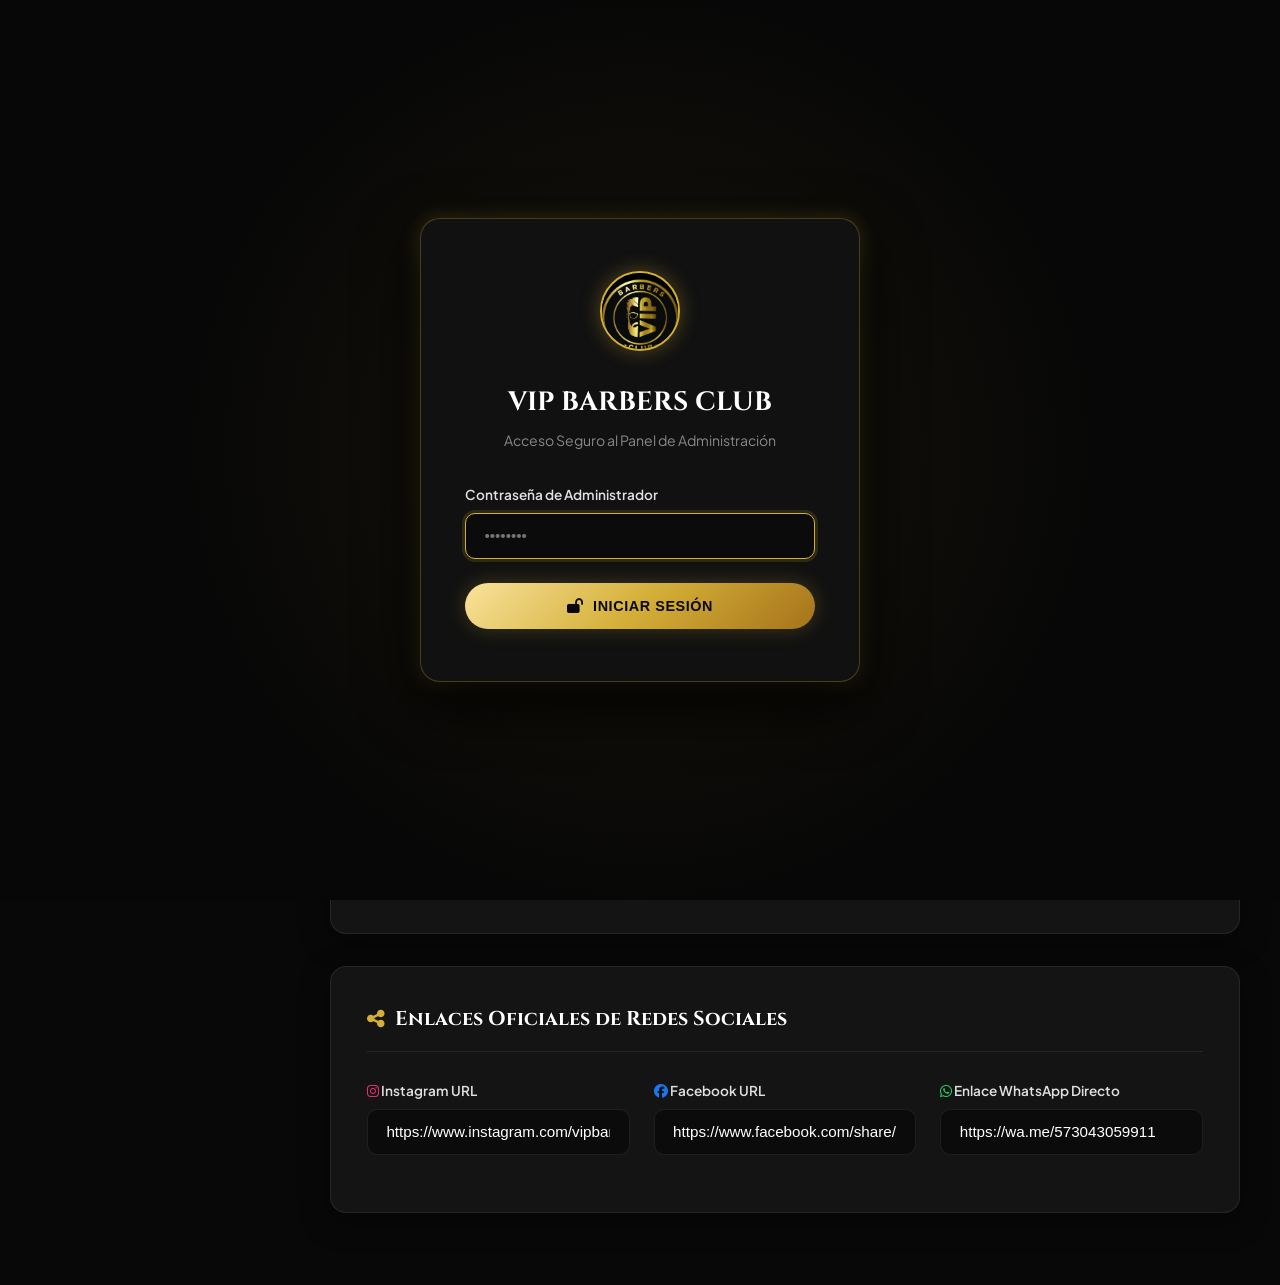
==== admin.html @ 384f0578 "Ocultar panel admin de pie de pagina, implementar seguridad y acceso discreto" ====
<!DOCTYPE html>
<html lang="es">
<head>
    <meta charset="UTF-8">
    <meta name="viewport" content="width=device-width, initial-scale=1.0">
    <meta name="robots" content="noindex, nofollow, noarchive, nosnippet">
    <meta name="googlebot" content="noindex, nofollow, noarchive, nosnippet">
    <meta http-equiv="X-Content-Type-Options" content="nosniff">
    <meta name="referrer" content="same-origin">
    <title>Acceso Seguro | VIP BARBERS CLUB</title>
    
    <!-- Google Fonts -->
    <link rel="preconnect" href="https://fonts.googleapis.com">
    <link rel="preconnect" href="https://fonts.gstatic.com" crossorigin>
    <link href="https://fonts.googleapis.com/css2?family=Cinzel:wght@600;700;800&family=Plus+Jakarta+Sans:wght@300;400;500;600;700;800&display=swap" rel="stylesheet">
    
    <!-- Font Awesome -->
    <link rel="stylesheet" href="https://cdnjs.cloudflare.com/ajax/libs/font-awesome/6.4.0/css/all.min.css">
    
    <link rel="stylesheet" href="admin.css">
</head>
<body>

    <!-- PANTALLA DE INICIO DE SESIÓN -->
    <div class="login-screen" id="loginScreen">
        <div class="login-card">
            <img src="logo-vip.jpg" alt="Logo VIP Barbers Club" class="login-logo">
            <h2>VIP BARBERS CLUB</h2>
            <p>Acceso Seguro al Panel de Administración</p>

            <div class="login-error" id="loginError">
                <i class="fa-solid fa-triangle-exclamation"></i> <span id="loginErrorMsg">Contraseña incorrecta. Por favor intenta de nuevo.</span>
            </div>

            <div class="login-error" id="loginLockout" style="background: rgba(230, 57, 70, 0.25); border-color: #E63946; color: #FFA69E;">
                <i class="fa-solid fa-shield-halved"></i> <strong>Acceso temporalmente bloqueado</strong> por exceso de intentos fallidos. Intenta más tarde.
            </div>

            <form id="loginForm">
                <div class="form-group-admin" style="text-align: left; margin-bottom: 1.5rem;">
                    <label class="form-label-admin">Contraseña de Administrador</label>
                    <input type="password" id="loginPassword" class="form-input-admin" placeholder="••••••••" required autofocus autocomplete="current-password">
                </div>

                <button type="submit" class="btn-admin btn-admin-gold" style="width: 100%; padding: 0.95rem;">
                    <i class="fa-solid fa-lock-open"></i> Iniciar Sesión
                </button>
            </form>
        </div>
    </div>

    <!-- ESTRUCTURA PRINCIPAL DEL DASHBOARD -->
    <div class="admin-layout">
        <!-- BARRA LATERAL -->
        <aside class="admin-sidebar">
            <div class="sidebar-header">
                <img src="logo-vip.jpg" alt="Logo VIP Barbers" class="sidebar-logo-img">
                <div>
                    <div class="sidebar-brand-name">VIP BARBERS</div>
                    <div class="sidebar-brand-badge">Panel de Control</div>
                </div>
            </div>

            <ul class="sidebar-menu">
                <li class="menu-item active">
                    <button data-tab="tab-general">
                        <i class="fa-solid fa-sliders"></i>
                        <span>Información & Contacto</span>
                    </button>
                </li>
                <li class="menu-item">
                    <button data-tab="tab-servicios">
                        <i class="fa-solid fa-scissors"></i>
                        <span>Gestión de Servicios</span>
                    </button>
                </li>
                <li class="menu-item">
                    <button data-tab="tab-medios">
                        <i class="fa-solid fa-photo-film"></i>
                        <span>Galería, Fotos & Videos</span>
                    </button>
                </li>
                <li class="menu-item">
                    <button data-tab="tab-textos">
                        <i class="fa-solid fa-pen-nib"></i>
                        <span>Portada & Filosofía</span>
                    </button>
                </li>
                <li class="menu-item">
                    <button data-tab="tab-ajustes">
                        <i class="fa-solid fa-shield-halved"></i>
                        <span>Seguridad & Respaldo</span>
                    </button>
                </li>
            </ul>

            <div class="sidebar-footer">
                <a href="index.html" target="_blank" class="btn-admin btn-admin-outline" style="width: 100%; font-size: 0.8rem; padding: 0.65rem;">
                    <i class="fa-solid fa-arrow-up-right-from-square"></i> Ver Sitio en Vivo
                </a>
                <button id="btnLogout" class="btn-admin btn-admin-danger" style="width: 100%; font-size: 0.8rem; padding: 0.65rem;">
                    <i class="fa-solid fa-power-off"></i> Cerrar Sesión
                </button>
            </div>
        </aside>

        <!-- ÁREA PRINCIPAL -->
        <main class="admin-main">
            <!-- TOPBAR -->
            <header class="admin-topbar">
                <h1 id="currentTabTitle">Información & Contacto</h1>
                <div class="topbar-actions">
                    <a href="index.html" target="_blank" class="btn-admin btn-admin-outline btn-admin-sm">
                        <i class="fa-solid fa-eye"></i> Previsualizar
                    </a>
                    <button id="btnSaveAll" class="btn-admin btn-admin-gold btn-admin-sm">
                        <i class="fa-solid fa-floppy-disk"></i> Guardar Cambios
                    </button>
                </div>
            </header>

            <div class="admin-content">
                <!-- ======================================================== -->
                <!-- PESTAÑA 1: INFORMACIÓN & CONTACTO -->
                <!-- ======================================================== -->
                <div class="tab-pane active" id="tab-general">
                    <div class="card-admin">
                        <div class="card-admin-header">
                            <h2 class="card-admin-title"><i class="fa-solid fa-building"></i> Datos Comerciales e Institucionales</h2>
                        </div>
                        <div class="form-grid-3">
                            <div class="form-group-admin">
                                <label class="form-label-admin">Razón Social</label>
                                <input type="text" id="bizName" class="form-input-admin">
                            </div>
                            <div class="form-group-admin">
                                <label class="form-label-admin">NIT</label>
                                <input type="text" id="bizNit" class="form-input-admin">
                            </div>
                            <div class="form-group-admin">
                                <label class="form-label-admin">Código Postal</label>
                                <input type="text" id="bizPostal" class="form-input-admin">
                            </div>
                        </div>

                        <div class="form-grid-2">
                            <div class="form-group-admin">
                                <label class="form-label-admin">Teléfono Móvil (WhatsApp de Reservas)</label>
                                <input type="text" id="bizPhone" class="form-input-admin">
                            </div>
                            <div class="form-group-admin">
                                <label class="form-label-admin">Correo Electrónico Oficial</label>
                                <input type="email" id="bizEmail" class="form-input-admin">
                            </div>
                        </div>

                        <div class="form-group-admin">
                            <label class="form-label-admin">Dirección Completa de la Sede</label>
                            <input type="text" id="bizAddress" class="form-input-admin">
                        </div>

                        <div class="form-group-admin">
                            <label class="form-label-admin">Ciudad y Municipio</label>
                            <input type="text" id="bizCity" class="form-input-admin">
                        </div>
                    </div>

                    <div class="card-admin">
                        <div class="card-admin-header">
                            <h2 class="card-admin-title"><i class="fa-solid fa-clock"></i> Horarios de Atención al Público</h2>
                        </div>
                        <div class="form-grid-2">
                            <div class="form-group-admin">
                                <label class="form-label-admin">Lunes a Sábado</label>
                                <input type="text" id="bizHoursWeek" class="form-input-admin">
                            </div>
                            <div class="form-group-admin">
                                <label class="form-label-admin">Domingos y Festivos</label>
                                <input type="text" id="bizHoursWeekend" class="form-input-admin">
                            </div>
                        </div>
                    </div>

                    <div class="card-admin">
                        <div class="card-admin-header">
                            <h2 class="card-admin-title"><i class="fa-solid fa-share-nodes"></i> Enlaces Oficiales de Redes Sociales</h2>
                        </div>
                        <div class="form-grid-3">
                            <div class="form-group-admin">
                                <label class="form-label-admin"><i class="fa-brands fa-instagram" style="color:#E1306C;"></i> Instagram URL</label>
                                <input type="url" id="socInstagram" class="form-input-admin">
                            </div>
                            <div class="form-group-admin">
                                <label class="form-label-admin"><i class="fa-brands fa-facebook" style="color:#1877F2;"></i> Facebook URL</label>
                                <input type="url" id="socFacebook" class="form-input-admin">
                            </div>
                            <div class="form-group-admin">
                                <label class="form-label-admin"><i class="fa-brands fa-whatsapp" style="color:#25D366;"></i> Enlace WhatsApp Directo</label>
                                <input type="url" id="socWhatsapp" class="form-input-admin">
                            </div>
                        </div>
                    </div>
                </div>

                <!-- ======================================================== -->
                <!-- PESTAÑA 2: GESTIÓN DE SERVICIOS -->
                <!-- ======================================================== -->
                <div class="tab-pane" id="tab-servicios">
                    <div class="card-admin">
                        <div class="card-admin-header">
                            <div>
                                <h2 class="card-admin-title"><i class="fa-solid fa-scissors"></i> Catálogo de Servicios y Precios</h2>
                                <p style="font-size: 0.85rem; color: #888; margin-top: 0.25rem;">Agrega, modifica precios o elimina servicios que se muestran a los clientes.</p>
                            </div>
                            <button class="btn-admin btn-admin-gold btn-admin-sm" onclick="openNewServiceModal()">
                                <i class="fa-solid fa-plus"></i> Agregar Servicio
                            </button>
                        </div>

                        <div class="admin-items-grid" id="servicesListContainer">
                            <!-- Los servicios se renderizan dinámicamente -->
                        </div>
                    </div>
                </div>

                <!-- ======================================================== -->
                <!-- PESTAÑA 3: GALERÍA, FOTOS & VIDEOS -->
                <!-- ======================================================== -->
                <div class="tab-pane" id="tab-medios">
                    <div class="card-admin">
                        <div class="card-admin-header">
                            <div>
                                <h2 class="card-admin-title"><i class="fa-solid fa-cloud-arrow-up"></i> Cargar Nuevas Imágenes o Videos</h2>
                                <p style="font-size: 0.85rem; color: #888; margin-top: 0.25rem;">Arrastra y suelta fotos de cortes, clientes o videos de la barbería.</p>
                            </div>
                            <button class="btn-admin btn-admin-outline btn-admin-sm" id="btnAddUrlMedia">
                                <i class="fa-solid fa-link"></i> Agregar por URL o Archivo
                            </button>
                        </div>

                        <!-- Dropzone para subir archivos -->
                        <div class="media-dropzone" id="mediaDropzone">
                            <i class="fa-solid fa-images dropzone-icon"></i>
                            <div class="dropzone-title">Haz clic aquí o arrastra una imagen o video (MP4)</div>
                            <div class="dropzone-desc">Formatos soportados: JPG, PNG, WebP, MP4, WebM</div>
                            <input type="file" id="mediaFileInput" accept="image/*,video/mp4,video/webm" style="display: none;">
                        </div>

                        <div class="card-admin-header" style="margin-top: 3rem;">
                            <h3 class="card-admin-title"><i class="fa-solid fa-grip"></i> Elementos Actuales en la Galería</h3>
                        </div>

                        <div class="admin-items-grid" id="galleryListContainer">
                            <!-- Los elementos multimedia se renderizan dinámicamente -->
                        </div>
                    </div>
                </div>

                <!-- ======================================================== -->
                <!-- PESTAÑA 4: PORTADA & TEXTOS DE MARCA -->
                <!-- ======================================================== -->
                <div class="tab-pane" id="tab-textos">
                    <div class="card-admin">
                        <div class="card-admin-header">
                            <h2 class="card-admin-title"><i class="fa-solid fa-font"></i> Textos Principales de la Portada (Hero)</h2>
                        </div>

                        <div class="form-grid-2">
                            <div class="form-group-admin">
                                <label class="form-label-admin">Etiqueta Superior (Badge)</label>
                                <input type="text" id="heroTag" class="form-input-admin">
                            </div>
                            <div class="form-group-admin">
                                <label class="form-label-admin">Título Principal</label>
                                <input type="text" id="heroTitle" class="form-input-admin">
                            </div>
                        </div>

                        <div class="form-group-admin">
                            <label class="form-label-admin">Eslogan Destacado</label>
                            <input type="text" id="heroAccent" class="form-input-admin">
                        </div>

                        <div class="form-group-admin">
                            <label class="form-label-admin">Palabras y Pensamiento de la Propietaria (Cita)</label>
                            <textarea id="heroQuote" class="form-input-admin" style="min-height: 80px;"></textarea>
                        </div>

                        <div class="form-group-admin">
                            <label class="form-label-admin">Párrafo Descriptivo de la Experiencia</label>
                            <textarea id="heroDesc" class="form-input-admin" style="min-height: 100px;"></textarea>
                        </div>

                        <div class="form-grid-2">
                            <div class="form-group-admin">
                                <label class="form-label-admin">Fondo de Portada (Nombre de archivo o URL)</label>
                                <input type="text" id="heroBgMedia" class="form-input-admin">
                            </div>
                            <div class="form-group-admin">
                                <label class="form-label-admin">Tipo de Fondo</label>
                                <select id="heroBgType" class="form-input-admin">
                                    <option value="image">Imagen de Fondo</option>
                                    <option value="video">Video de Fondo (MP4)</option>
                                </select>
                            </div>
                        </div>
                    </div>
                </div>

                <!-- ======================================================== -->
                <!-- PESTAÑA 5: SEGURIDAD & RESPALDO -->
                <!-- ======================================================== -->
                <div class="tab-pane" id="tab-ajustes">
                    <div class="card-admin">
                        <div class="card-admin-header">
                            <h2 class="card-admin-title"><i class="fa-solid fa-database"></i> Copia de Seguridad y Restauración</h2>
                        </div>
                        <p style="color: #A0A0A0; font-size: 0.95rem; margin-bottom: 1.5rem;">
                            Puedes descargar toda la configuración de la página (textos, precios, servicios e imágenes) en un archivo JSON seguro para respaldar tus datos o transferirlos a otro equipo.
                        </p>
                        <div style="display: flex; flex-wrap: wrap; gap: 1rem;">
                            <button class="btn-admin btn-admin-gold" id="btnExportJson">
                                <i class="fa-solid fa-download"></i> Descargar Respaldo JSON
                            </button>
                            <button class="btn-admin btn-admin-outline" id="btnImportJson">
                                <i class="fa-solid fa-upload"></i> Importar Respaldo JSON
                            </button>
                            <input type="file" id="importJsonFile" accept=".json" style="display: none;">
                            <button class="btn-admin btn-admin-danger" id="btnResetDefaults">
                                <i class="fa-solid fa-rotate-left"></i> Restaurar Valores de Fábrica
                            </button>
                        </div>
                    </div>

                    <div class="card-admin">
                        <div class="card-admin-header">
                            <h2 class="card-admin-title"><i class="fa-solid fa-key"></i> Cambiar Contraseña del Administrador</h2>
                        </div>
                        <form id="formChangePass" style="max-width: 500px;">
                            <div class="form-group-admin">
                                <label class="form-label-admin">Contraseña Actual</label>
                                <input type="password" id="passActual" class="form-input-admin" required>
                            </div>
                            <div class="form-group-admin">
                                <label class="form-label-admin">Nueva Contraseña</label>
                                <input type="password" id="passNueva" class="form-input-admin" required minlength="4">
                            </div>
                            <div class="form-group-admin">
                                <label class="form-label-admin">Confirmar Nueva Contraseña</label>
                                <input type="password" id="passConfirm" class="form-input-admin" required minlength="4">
                            </div>
                            <button type="submit" class="btn-admin btn-admin-gold">
                                <i class="fa-solid fa-check"></i> Actualizar Contraseña
                            </button>
                        </form>
                    </div>
                </div>
            </div>
        </main>
    </div>

    <!-- MODAL PARA AGREGAR / EDITAR SERVICIO -->
    <div class="admin-modal" id="serviceModal">
        <div class="admin-modal-box">
            <div class="admin-modal-header">
                <h3 id="serviceModalTitle">Agregar Servicio</h3>
                <button class="modal-close-admin" onclick="closeServiceModal()">&times;</button>
            </div>
            <form id="serviceForm">
                <input type="hidden" id="serviceEditId">

                <div class="form-group-admin">
                    <label class="form-label-admin">Nombre del Servicio *</label>
                    <input type="text" id="srvTitle" class="form-input-admin" required placeholder="Ej. Corte VIP & Asesoría">
                </div>

                <div class="form-grid-2">
                    <div class="form-group-admin">
                        <label class="form-label-admin">Distintivo / Etiqueta</label>
                        <input type="text" id="srvBadge" class="form-input-admin" placeholder="Ej. Firma VIP, Popular">
                    </div>
                    <div class="form-group-admin">
                        <label class="form-label-admin">Precio Sugerido (Opcional)</label>
                        <input type="text" id="srvPrice" class="form-input-admin" placeholder="Ej. $35.000">
                    </div>
                </div>

                <div class="form-group-admin">
                    <label class="form-label-admin">Descripción Detallada *</label>
                    <textarea id="srvDesc" class="form-input-admin" required placeholder="Explica en qué consiste el servicio..."></textarea>
                </div>

                <div class="form-group-admin">
                    <label class="form-label-admin">Beneficios Incluidos (Uno por línea)</label>
                    <textarea id="srvPerks" class="form-input-admin" placeholder="Lavado capilar&#10;Vapor de ozono&#10;Peinado final"></textarea>
                </div>

                <div style="display: flex; justify-content: flex-end; gap: 1rem; margin-top: 1.5rem;">
                    <button type="button" class="btn-admin btn-admin-outline" onclick="closeServiceModal()">Cancelar</button>
                    <button type="submit" class="btn-admin btn-admin-gold">Guardar Servicio</button>
                </div>
            </form>
        </div>
    </div>

    <!-- Scripts -->
    <script src="admin.js"></script>
</body>
</html>
---- admin.css ----
/* ==========================================================================
   VIP BARBERS CLUB - PANEL DE ADMINISTRACIÓN DE LUJO (NEGRO Y DORADO)
   ========================================================================== */

:root {
    --admin-bg-deep: #080808;
    --admin-bg-sidebar: #0D0D0D;
    --admin-bg-card: #141414;
    --admin-bg-card-hover: #1A1A1A;
    --admin-bg-input: #0B0B0B;
    
    --admin-gold: #D4AF37;
    --admin-gold-light: #F4D068;
    --admin-gold-gradient: linear-gradient(135deg, #F9E29B 0%, #D4AF37 50%, #A6731B 100%);
    --admin-gold-border: rgba(212, 175, 55, 0.28);
    --admin-gold-glow: 0 0 20px rgba(212, 175, 55, 0.25);
    
    --admin-text-white: #FFFFFF;
    --admin-text-body: #CFCFCF;
    --admin-text-muted: #888888;
    
    --admin-danger: #E63946;
    --admin-success: #2A9D8F;
    --admin-border: rgba(255, 255, 255, 0.08);
    
    --font-heading: 'Cinzel', serif;
    --font-body: 'Plus Jakarta Sans', sans-serif;
}

*, *::before, *::after {
    margin: 0;
    padding: 0;
    box-sizing: border-box;
}

body {
    font-family: var(--font-body);
    background-color: var(--admin-bg-deep);
    color: var(--admin-text-body);
    min-height: 100vh;
    line-height: 1.6;
}

/* Pantalla de Inicio de Sesión */
.login-screen {
    position: fixed;
    inset: 0;
    background-color: #070707;
    z-index: 9999;
    display: flex;
    align-items: center;
    justify-content: center;
    padding: 1.5rem;
    background-image: radial-gradient(circle at center, rgba(212, 175, 55, 0.08) 0%, transparent 60%);
}

.login-card {
    background: #111111;
    border: 1px solid var(--admin-gold-border);
    border-radius: 20px;
    padding: 3.25rem 2.75rem;
    width: 100%;
    max-width: 440px;
    text-align: center;
    box-shadow: 0 20px 60px rgba(0, 0, 0, 0.95), var(--admin-gold-glow);
    animation: fadeIn 0.4s ease-out;
}

@keyframes fadeIn {
    from { opacity: 0; transform: translateY(15px); }
    to { opacity: 1; transform: translateY(0); }
}

.login-logo {
    width: 80px;
    height: 80px;
    border-radius: 50%;
    border: 2px solid var(--admin-gold);
    margin: 0 auto 1.5rem;
    box-shadow: 0 0 20px rgba(212, 175, 55, 0.35);
    background: black;
}

.login-card h2 {
    font-family: var(--font-heading);
    font-size: 1.65rem;
    color: white;
    margin-bottom: 0.35rem;
}

.login-card p {
    font-size: 0.88rem;
    color: var(--admin-text-muted);
    margin-bottom: 2rem;
}

.login-error {
    display: none;
    background: rgba(230, 57, 70, 0.15);
    border: 1px solid var(--admin-danger);
    color: #FFA69E;
    padding: 0.65rem;
    border-radius: 8px;
    font-size: 0.85rem;
    margin-bottom: 1.25rem;
}

/* Layout Dashboard */
.admin-layout {
    display: flex;
    min-height: 100vh;
}

/* Sidebar */
.admin-sidebar {
    width: 290px;
    background-color: var(--admin-bg-sidebar);
    border-right: 1px solid var(--admin-gold-border);
    display: flex;
    flex-direction: column;
    flex-shrink: 0;
    position: sticky;
    top: 0;
    height: 100vh;
}

.sidebar-header {
    padding: 2rem 1.75rem;
    border-bottom: 1px solid var(--admin-border);
    display: flex;
    align-items: center;
    gap: 1rem;
}

.sidebar-logo-img {
    width: 44px;
    height: 44px;
    border-radius: 50%;
    border: 1.5px solid var(--admin-gold);
}

.sidebar-brand-name {
    font-family: var(--font-heading);
    font-size: 1.1rem;
    color: white;
    font-weight: 700;
    line-height: 1.1;
}

.sidebar-brand-badge {
    font-size: 0.65rem;
    color: var(--admin-gold);
    text-transform: uppercase;
    letter-spacing: 0.15em;
    font-weight: 700;
}

.sidebar-menu {
    list-style: none;
    padding: 1.5rem 1rem;
    display: flex;
    flex-direction: column;
    gap: 0.5rem;
    flex-grow: 1;
    overflow-y: auto;
}

.menu-item button {
    width: 100%;
    padding: 0.85rem 1.15rem;
    border-radius: 12px;
    background: transparent;
    border: none;
    color: #A0A0A0;
    font-size: 0.95rem;
    font-weight: 600;
    display: flex;
    align-items: center;
    gap: 0.9rem;
    cursor: pointer;
    transition: all 0.2s ease;
    text-align: left;
}

.menu-item button i {
    font-size: 1.1rem;
    width: 22px;
    text-align: center;
    color: var(--admin-gold);
}

.menu-item button:hover {
    background-color: rgba(212, 175, 55, 0.08);
    color: white;
}

.menu-item.active button {
    background: var(--admin-gold-gradient);
    color: #0A0A0A !important;
    font-weight: 700;
    box-shadow: 0 4px 15px rgba(212, 175, 55, 0.3);
}

.menu-item.active button i {
    color: #0A0A0A;
}

.sidebar-footer {
    padding: 1.5rem 1.25rem;
    border-top: 1px solid var(--admin-border);
    display: flex;
    flex-direction: column;
    gap: 0.75rem;
}

/* Contenido Principal */
.admin-main {
    flex-grow: 1;
    display: flex;
    flex-direction: column;
    min-width: 0;
    background-color: var(--admin-bg-deep);
}

.admin-topbar {
    height: 76px;
    padding: 0 2.5rem;
    background-color: rgba(13, 13, 13, 0.85);
    backdrop-filter: blur(10px);
    border-bottom: 1px solid var(--admin-border);
    display: flex;
    align-items: center;
    justify-content: space-between;
    position: sticky;
    top: 0;
    z-index: 100;
}

.admin-topbar h1 {
    font-family: var(--font-heading);
    font-size: 1.45rem;
    color: white;
}

.topbar-actions {
    display: flex;
    align-items: center;
    gap: 1rem;
}

.admin-content {
    padding: 2.5rem;
    flex-grow: 1;
    max-width: 1300px;
    width: 100%;
    margin: 0 auto;
}

/* Pestañas */
.tab-pane {
    display: none;
    animation: fadeIn 0.3s ease-out;
}

.tab-pane.active {
    display: block;
}

/* Tarjetas Dashboard */
.card-admin {
    background-color: var(--admin-bg-card);
    border: 1px solid var(--admin-border);
    border-radius: 16px;
    padding: 2.25rem;
    margin-bottom: 2rem;
    box-shadow: 0 8px 30px rgba(0, 0, 0, 0.4);
}

.card-admin:hover {
    border-color: rgba(212, 175, 55, 0.2);
}

.card-admin-header {
    display: flex;
    justify-content: space-between;
    align-items: center;
    margin-bottom: 1.75rem;
    border-bottom: 1px solid var(--admin-border);
    padding-bottom: 1rem;
}

.card-admin-title {
    font-family: var(--font-heading);
    font-size: 1.25rem;
    color: white;
    display: flex;
    align-items: center;
    gap: 0.65rem;
}

.card-admin-title i {
    color: var(--admin-gold);
}

/* Formularios */
.form-grid-2 {
    display: grid;
    grid-template-columns: 1fr 1fr;
    gap: 1.5rem;
}

.form-grid-3 {
    display: grid;
    grid-template-columns: repeat(3, 1fr);
    gap: 1.5rem;
}

.form-group-admin {
    margin-bottom: 1.35rem;
}

.form-label-admin {
    display: block;
    font-size: 0.85rem;
    font-weight: 600;
    color: #E0E0E0;
    margin-bottom: 0.45rem;
}

.form-input-admin {
    width: 100%;
    padding: 0.85rem 1.15rem;
    background-color: var(--admin-bg-input);
    border: 1.5px solid var(--admin-border);
    border-radius: 10px;
    color: white;
    font-size: 0.95rem;
    transition: all 0.2s ease;
}

.form-input-admin:focus {
    outline: none;
    border-color: var(--admin-gold);
    box-shadow: 0 0 0 3px rgba(212, 175, 55, 0.15);
}

textarea.form-input-admin {
    resize: vertical;
    min-height: 100px;
}

/* Botones Admin */
.btn-admin {
    display: inline-flex;
    align-items: center;
    justify-content: center;
    gap: 0.6rem;
    padding: 0.75rem 1.5rem;
    border-radius: 9999px;
    font-weight: 700;
    font-size: 0.9rem;
    cursor: pointer;
    border: none;
    transition: all 0.2s ease;
    text-transform: uppercase;
    letter-spacing: 0.04em;
}

.btn-admin-gold {
    background: var(--admin-gold-gradient);
    color: #080808;
    box-shadow: var(--admin-gold-glow);
}

.btn-admin-gold:hover {
    filter: brightness(1.1);
    transform: translateY(-2px);
    box-shadow: 0 6px 25px rgba(212, 175, 55, 0.45);
}

.btn-admin-outline {
    background: transparent;
    border: 1.5px solid var(--admin-gold-border);
    color: var(--admin-gold-light);
}

.btn-admin-outline:hover {
    background: rgba(212, 175, 55, 0.12);
    border-color: var(--admin-gold);
}

.btn-admin-danger {
    background: rgba(230, 57, 70, 0.15);
    border: 1px solid var(--admin-danger);
    color: #FFA69E;
}

.btn-admin-danger:hover {
    background: var(--admin-danger);
    color: white;
}

.btn-admin-sm {
    padding: 0.45rem 1rem;
    font-size: 0.8rem;
}

/* Dropzones y Carga de Medios */
.media-dropzone {
    border: 2px dashed var(--admin-gold-border);
    border-radius: 16px;
    padding: 2.5rem 1.5rem;
    text-align: center;
    background: rgba(212, 175, 55, 0.02);
    cursor: pointer;
    transition: all 0.25s ease;
    margin-bottom: 1.5rem;
}

.media-dropzone:hover,
.media-dropzone.dragover {
    border-color: var(--admin-gold);
    background: rgba(212, 175, 55, 0.07);
}

.dropzone-icon {
    font-size: 2.5rem;
    color: var(--admin-gold);
    margin-bottom: 0.75rem;
}

.dropzone-title {
    font-weight: 700;
    color: white;
    margin-bottom: 0.25rem;
}

.dropzone-desc {
    font-size: 0.825rem;
    color: var(--admin-text-muted);
}

/* Grilla de Medios y Servicios */
.admin-items-grid {
    display: grid;
    grid-template-columns: repeat(auto-fill, minmax(290px, 1fr));
    gap: 1.5rem;
}

.admin-item-card {
    background: var(--admin-bg-input);
    border: 1px solid var(--admin-border);
    border-radius: 14px;
    overflow: hidden;
    display: flex;
    flex-direction: column;
    position: relative;
    transition: all 0.2s ease;
}

.admin-item-card:hover {
    border-color: var(--admin-gold-border);
    transform: translateY(-4px);
    box-shadow: 0 10px 25px rgba(0, 0, 0, 0.7);
}

.item-thumb-container {
    position: relative;
    height: 180px;
    background: #000;
    overflow: hidden;
}

.item-thumb-container img,
.item-thumb-container video {
    width: 100%;
    height: 100%;
    object-fit: cover;
}

.item-type-badge {
    position: absolute;
    top: 0.75rem;
    left: 0.75rem;
    background: rgba(0, 0, 0, 0.8);
    border: 1px solid var(--admin-gold);
    color: var(--admin-gold-light);
    font-size: 0.7rem;
    padding: 0.2rem 0.65rem;
    border-radius: 9999px;
    font-weight: 700;
    text-transform: uppercase;
}

.item-card-body {
    padding: 1.25rem;
    flex-grow: 1;
    display: flex;
    flex-direction: column;
}

.item-card-title {
    font-family: var(--font-heading);
    font-size: 1.05rem;
    color: white;
    margin-bottom: 0.4rem;
}

.item-card-desc {
    font-size: 0.85rem;
    color: #999;
    line-height: 1.5;
    flex-grow: 1;
    margin-bottom: 1rem;
}

.item-card-footer {
    display: flex;
    justify-content: space-between;
    align-items: center;
    padding-top: 0.75rem;
    border-top: 1px solid var(--admin-border);
}

/* Modales Admin */
.admin-modal {
    display: none;
    position: fixed;
    inset: 0;
    background: rgba(0, 0, 0, 0.85);
    backdrop-filter: blur(6px);
    z-index: 10000;
    padding: 2rem 1rem;
    align-items: center;
    justify-content: center;
}

.admin-modal.active {
    display: flex;
}

.admin-modal-box {
    background: #141414;
    border: 1px solid var(--admin-gold-border);
    border-radius: 20px;
    width: 100%;
    max-width: 600px;
    max-height: 90vh;
    overflow-y: auto;
    padding: 2.25rem;
    box-shadow: 0 25px 60px rgba(0, 0, 0, 0.95), var(--admin-gold-glow);
    animation: fadeIn 0.3s ease-out;
}

.admin-modal-header {
    display: flex;
    justify-content: space-between;
    align-items: center;
    margin-bottom: 1.5rem;
    border-bottom: 1px solid var(--admin-border);
    padding-bottom: 1rem;
}

.admin-modal-header h3 {
    font-family: var(--font-heading);
    font-size: 1.35rem;
    color: white;
}

.modal-close-admin {
    background: transparent;
    border: none;
    font-size: 1.8rem;
    color: #888;
    cursor: pointer;
    line-height: 1;
}

.modal-close-admin:hover {
    color: white;
}

/* Toast de Notificaciones */
.toast-notification {
    position: fixed;
    bottom: 2rem;
    right: 2rem;
    background: #181818;
    border: 1px solid var(--admin-gold);
    color: white;
    padding: 1rem 1.5rem;
    border-radius: 12px;
    box-shadow: 0 10px 30px rgba(0, 0, 0, 0.9), var(--admin-gold-glow);
    z-index: 11000;
    display: flex;
    align-items: center;
    gap: 0.85rem;
    transform: translateY(100px);
    opacity: 0;
    transition: all 0.35s cubic-bezier(0.16, 1, 0.3, 1);
}

.toast-notification.show {
    transform: translateY(0);
    opacity: 1;
}

.toast-notification i {
    font-size: 1.35rem;
    color: var(--admin-gold-light);
}

@media (max-width: 900px) {
    .admin-layout {
        flex-direction: column;
    }
    .admin-sidebar {
        width: 100%;
        height: auto;
        position: static;
    }
    .form-grid-2, .form-grid-3 {
        grid-template-columns: 1fr;
    }
    .admin-content {
        padding: 1.5rem;
    }
    .admin-topbar {
        padding: 0 1.5rem;
    }
}
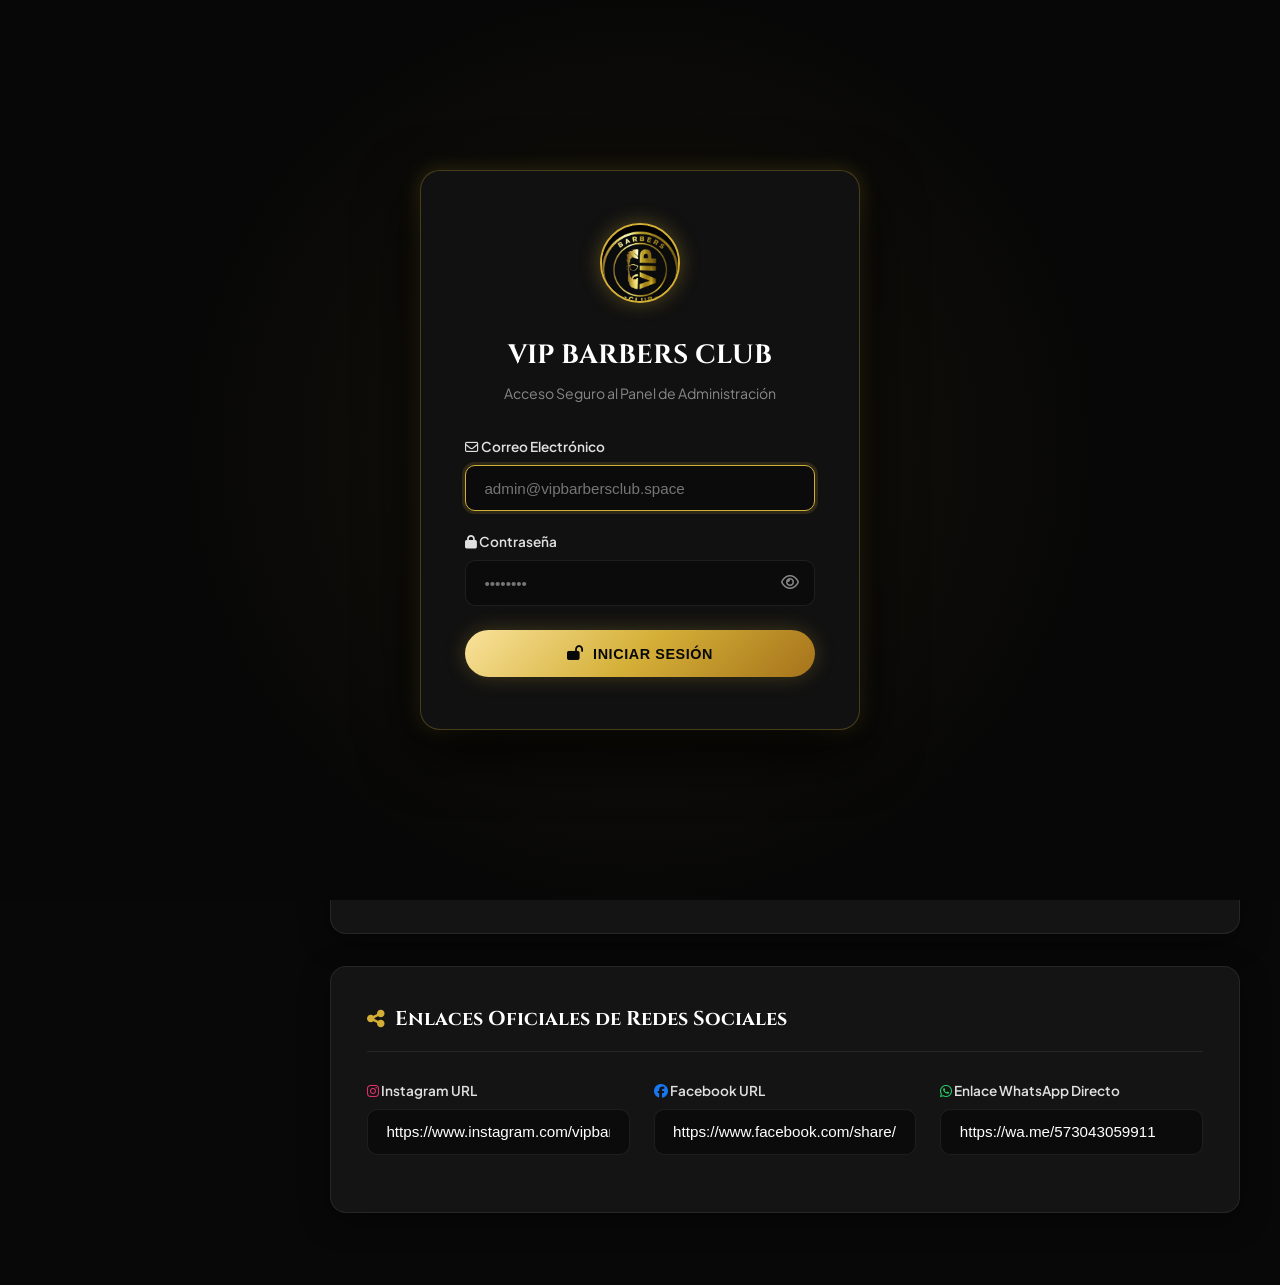
==== commit b36ada32: "Implementar autenticacion segura con correo y contrasena cifrada SHA-256" ====
--- a/admin.html
+++ b/admin.html
@@ -29,7 +29,7 @@
             <p>Acceso Seguro al Panel de Administración</p>
 
             <div class="login-error" id="loginError">
-                <i class="fa-solid fa-triangle-exclamation"></i> <span id="loginErrorMsg">Contraseña incorrecta. Por favor intenta de nuevo.</span>
+                <i class="fa-solid fa-triangle-exclamation"></i> <span id="loginErrorMsg">Correo o contraseña incorrectos.</span>
             </div>
 
             <div class="login-error" id="loginLockout" style="background: rgba(230, 57, 70, 0.25); border-color: #E63946; color: #FFA69E;">
@@ -37,9 +37,19 @@
             </div>
 
             <form id="loginForm">
+                <div class="form-group-admin" style="text-align: left; margin-bottom: 1.25rem;">
+                    <label class="form-label-admin"><i class="fa-regular fa-envelope"></i> Correo Electrónico</label>
+                    <input type="email" id="loginEmail" class="form-input-admin" placeholder="admin@vipbarbersclub.space" required autofocus autocomplete="username">
+                </div>
+
                 <div class="form-group-admin" style="text-align: left; margin-bottom: 1.5rem;">
-                    <label class="form-label-admin">Contraseña de Administrador</label>
-                    <input type="password" id="loginPassword" class="form-input-admin" placeholder="••••••••" required autofocus autocomplete="current-password">
+                    <label class="form-label-admin"><i class="fa-solid fa-lock"></i> Contraseña</label>
+                    <div style="position: relative;">
+                        <input type="password" id="loginPassword" class="form-input-admin" placeholder="••••••••" required autocomplete="current-password" style="padding-right: 2.75rem;">
+                        <button type="button" id="togglePasswordVisibility" style="position: absolute; right: 12px; top: 50%; transform: translateY(-50%); background: none; border: none; color: #888; cursor: pointer; font-size: 1rem; padding: 4px;" aria-label="Mostrar u ocultar contraseña">
+                            <i class="fa-regular fa-eye"></i>
+                        </button>
+                    </div>
                 </div>
 
                 <button type="submit" class="btn-admin btn-admin-gold" style="width: 100%; padding: 0.95rem;">
@@ -139,7 +149,7 @@
                             </div>
                             <div class="form-group-admin">
                                 <label class="form-label-admin">Código Postal</label>
-                                <input type="text" id="bizPostal" class="form-input-admin">
+                                <input type="text" id="bizPostal" class="form-input-admin" placeholder="050031">
                             </div>
                         </div>
 
@@ -334,23 +344,27 @@
 
                     <div class="card-admin">
                         <div class="card-admin-header">
-                            <h2 class="card-admin-title"><i class="fa-solid fa-key"></i> Cambiar Contraseña del Administrador</h2>
+                            <h2 class="card-admin-title"><i class="fa-solid fa-key"></i> Cambiar Credenciales de Acceso (Correo y Contraseña)</h2>
                         </div>
                         <form id="formChangePass" style="max-width: 500px;">
                             <div class="form-group-admin">
-                                <label class="form-label-admin">Contraseña Actual</label>
+                                <label class="form-label-admin">Nuevo Correo de Acceso (Opcional)</label>
+                                <input type="email" id="emailNuevo" class="form-input-admin" placeholder="admin@vipbarbersclub.space">
+                            </div>
+                            <div class="form-group-admin">
+                                <label class="form-label-admin">Contraseña Actual * (Requerida para confirmar cambios)</label>
                                 <input type="password" id="passActual" class="form-input-admin" required>
                             </div>
                             <div class="form-group-admin">
-                                <label class="form-label-admin">Nueva Contraseña</label>
-                                <input type="password" id="passNueva" class="form-input-admin" required minlength="4">
+                                <label class="form-label-admin">Nueva Contraseña (Opcional si solo cambias correo)</label>
+                                <input type="password" id="passNueva" class="form-input-admin" minlength="6" placeholder="Mínimo 6 caracteres">
                             </div>
                             <div class="form-group-admin">
                                 <label class="form-label-admin">Confirmar Nueva Contraseña</label>
-                                <input type="password" id="passConfirm" class="form-input-admin" required minlength="4">
+                                <input type="password" id="passConfirm" class="form-input-admin" minlength="6" placeholder="Repite la nueva contraseña">
                             </div>
                             <button type="submit" class="btn-admin btn-admin-gold">
-                                <i class="fa-solid fa-check"></i> Actualizar Contraseña
+                                <i class="fa-solid fa-check"></i> Actualizar Credenciales
                             </button>
                         </form>
                     </div>
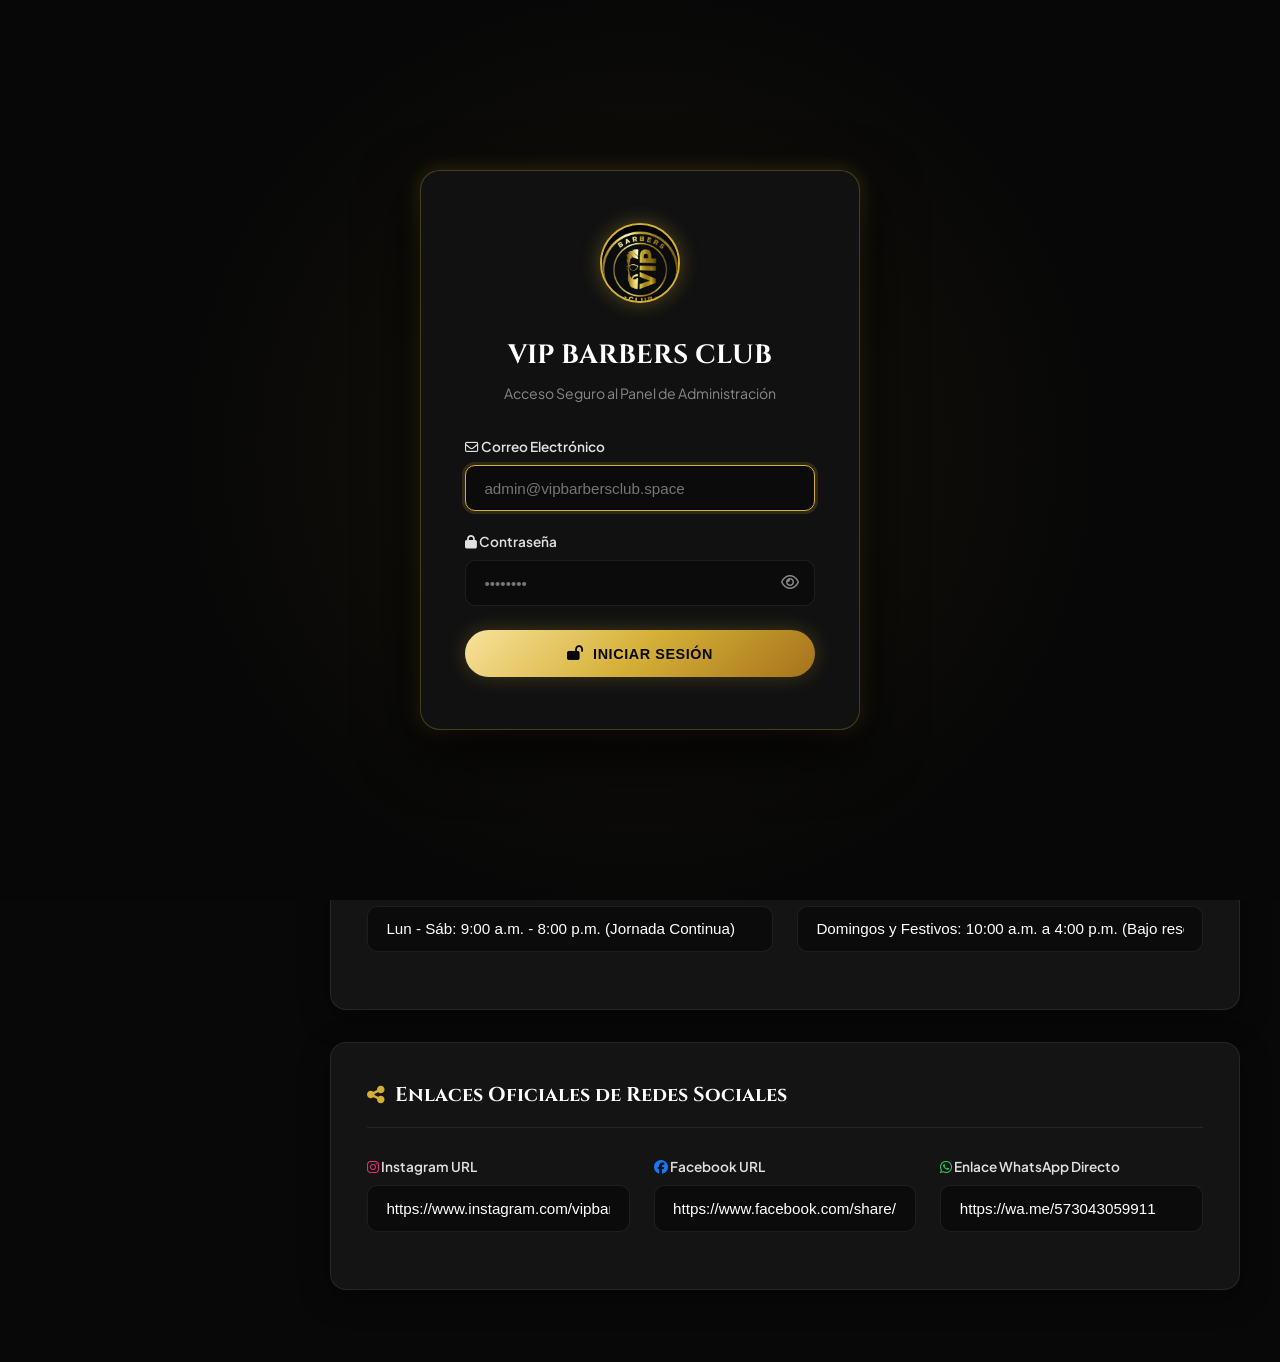
==== commit 2451563c: "Permitir quitar o editar libremente la razon social y cualquier campo legal o del pie de pagina sin " ====
--- a/admin.html
+++ b/admin.html
@@ -1,5 +1,5 @@
 <!DOCTYPE html>
-<html lang="es">
+<html lang="es" data-theme="gold-classic">
 <head>
     <meta charset="UTF-8">
     <meta name="viewport" content="width=device-width, initial-scale=1.0">
@@ -79,6 +79,12 @@
                     </button>
                 </li>
                 <li class="menu-item">
+                    <button data-tab="tab-botones">
+                        <i class="fa-solid fa-arrow-pointer"></i>
+                        <span>Direccionamiento de Botones</span>
+                    </button>
+                </li>
+                <li class="menu-item">
                     <button data-tab="tab-servicios">
                         <i class="fa-solid fa-scissors"></i>
                         <span>Gestión de Servicios</span>
@@ -92,8 +98,20 @@
                 </li>
                 <li class="menu-item">
                     <button data-tab="tab-textos">
-                        <i class="fa-solid fa-pen-nib"></i>
-                        <span>Portada & Filosofía</span>
+                        <i class="fa-solid fa-image"></i>
+                        <span>Portada & Banner</span>
+                    </button>
+                </li>
+                <li class="menu-item">
+                    <button data-tab="tab-temas">
+                        <i class="fa-solid fa-palette"></i>
+                        <span>Temas de Marca</span>
+                    </button>
+                </li>
+                <li class="menu-item">
+                    <button data-tab="tab-footer">
+                        <i class="fa-solid fa-scale-balanced"></i>
+                        <span>Pie de Página & Legal</span>
                     </button>
                 </li>
                 <li class="menu-item">
@@ -141,7 +159,8 @@
                         <div class="form-grid-3">
                             <div class="form-group-admin">
                                 <label class="form-label-admin">Razón Social</label>
-                                <input type="text" id="bizName" class="form-input-admin">
+                                <input type="text" id="bizName" class="form-input-admin" placeholder="Ej: Vip Barbers Club (o deja vacío para quitarla)">
+                                <span class="form-help-admin">Puedes cambiarla o dejarla en blanco si deseas quitar la razón social de la página.</span>
                             </div>
                             <div class="form-group-admin">
                                 <label class="form-label-admin">NIT</label>
@@ -153,7 +172,7 @@
                             </div>
                         </div>
 
-                        <div class="form-grid-2">
+                        <div class="form-grid-3">
                             <div class="form-group-admin">
                                 <label class="form-label-admin">Teléfono Móvil (WhatsApp de Reservas)</label>
                                 <input type="text" id="bizPhone" class="form-input-admin">
@@ -161,6 +180,10 @@
                             <div class="form-group-admin">
                                 <label class="form-label-admin">Correo Electrónico Oficial</label>
                                 <input type="email" id="bizEmail" class="form-input-admin">
+                            </div>
+                            <div class="form-group-admin">
+                                <label class="form-label-admin">Dominio / Portal Web Oficial</label>
+                                <input type="text" id="bizWebsite" class="form-input-admin" placeholder="vipbarbersclub.space">
                             </div>
                         </div>
 
@@ -209,6 +232,118 @@
                                 <input type="url" id="socWhatsapp" class="form-input-admin">
                             </div>
                         </div>
+                    </div>
+                </div>
+
+                <!-- ======================================================== -->
+                <!-- PESTAÑA: DIRECCIONAMIENTO DE BOTONES -->
+                <!-- ======================================================== -->
+                <div class="tab-pane" id="tab-botones">
+                    <div class="card-admin">
+                        <div class="card-admin-header">
+                            <div>
+                                <h2 class="card-admin-title"><i class="fa-solid fa-arrow-pointer"></i> Control de Enlaces y Botones de la Página</h2>
+                                <p style="font-size: 0.85rem; color: #888; margin-top: 0.25rem;">
+                                    Tú decides a dónde redirige cada botón. Puedes colocar enlaces de <strong>WhatsApp (wa.link)</strong>, plataformas de agendamiento externas (como <strong>Fresha</strong> o <strong>Calendly</strong>), o el ancla <code>#contacto</code> para que deslice al formulario del sitio.
+                                </p>
+                            </div>
+                        </div>
+
+                        <!-- 1. Botón Reservar Cita (Navbar y Menú Móvil) -->
+                        <div style="background: rgba(255,255,255,0.03); border: 1px solid var(--admin-gold-border); border-radius: 12px; padding: 1.5rem; margin-bottom: 1.5rem;">
+                            <h3 style="font-size: 1.05rem; color: var(--admin-gold); margin-bottom: 0.5rem; display: flex; align-items: center; gap: 0.5rem;">
+                                <i class="fa-solid fa-compass"></i> Botón "Reservar Cita" (Barra de Navegación & Menú Móvil)
+                            </h3>
+                            <p style="font-size: 0.82rem; color: #999; margin-bottom: 1rem;">
+                                Este es el botón dorado que aparece en la parte superior derecha de la web y en el menú móvil.
+                            </p>
+                            <div class="form-grid-2">
+                                <div class="form-group-admin">
+                                    <label class="form-label-admin">Texto del Botón</label>
+                                    <input type="text" id="btnNavReserveText" class="form-input-admin" placeholder="Reservar Cita">
+                                </div>
+                                <div class="form-group-admin">
+                                    <label class="form-label-admin">Enlace de Destino (URL externa o #contacto)</label>
+                                    <input type="text" id="btnNavReserveUrl" class="form-input-admin" placeholder="https://wa.link/ejemplo o #contacto">
+                                </div>
+                            </div>
+                        </div>
+
+                        <!-- 2. Botones del Hero (Portada Principal) -->
+                        <div style="background: rgba(255,255,255,0.03); border: 1px solid var(--admin-gold-border); border-radius: 12px; padding: 1.5rem; margin-bottom: 1.5rem;">
+                            <h3 style="font-size: 1.05rem; color: var(--admin-gold); margin-bottom: 0.5rem; display: flex; align-items: center; gap: 0.5rem;">
+                                <i class="fa-solid fa-star"></i> Botones de Portada (Hero Principal)
+                            </h3>
+                            <p style="font-size: 0.82rem; color: #999; margin-bottom: 1rem;">
+                                Los dos botones destacados que ve el cliente apenas entra a la página web.
+                            </p>
+                            <div class="form-grid-2">
+                                <div class="form-group-admin">
+                                    <label class="form-label-admin">Texto Botón Principal (Dorado)</label>
+                                    <input type="text" id="btnHeroPrimaryText" class="form-input-admin" placeholder="Agendar Mi Cita VIP">
+                                </div>
+                                <div class="form-group-admin">
+                                    <label class="form-label-admin">Enlace Destino Botón Principal</label>
+                                    <input type="text" id="btnHeroPrimaryUrl" class="form-input-admin" placeholder="https://wa.link/ejemplo o #contacto">
+                                </div>
+                            </div>
+                            <div class="form-grid-2" style="margin-top: 1rem;">
+                                <div class="form-group-admin">
+                                    <label class="form-label-admin">Texto Botón Secundario (Borde Dorado)</label>
+                                    <input type="text" id="btnHeroSecondaryText" class="form-input-admin" placeholder="Ver Catálogo">
+                                </div>
+                                <div class="form-group-admin">
+                                    <label class="form-label-admin">Enlace Destino Botón Secundario</label>
+                                    <input type="text" id="btnHeroSecondaryUrl" class="form-input-admin" placeholder="#servicios o https://...">
+                                </div>
+                            </div>
+                        </div>
+
+                        <!-- 3. Botón Flotante de WhatsApp (wa.link) -->
+                        <div style="background: rgba(37, 211, 102, 0.06); border: 1px solid rgba(37, 211, 102, 0.4); border-radius: 12px; padding: 1.5rem; margin-bottom: 1.5rem;">
+                            <h3 style="font-size: 1.05rem; color: #25D366; margin-bottom: 0.5rem; display: flex; align-items: center; gap: 0.5rem;">
+                                <i class="fa-brands fa-whatsapp"></i> Botón Flotante de WhatsApp & Pie de Página (wa.link)
+                            </h3>
+                            <p style="font-size: 0.82rem; color: #BBB; margin-bottom: 1rem;">
+                                Pega aquí tu <strong>wa.link</strong> directo o enlace de WhatsApp personalizado. Este enlace controlará el botón verde flotante y los accesos rápidos a WhatsApp.
+                            </p>
+                            <div class="form-group-admin">
+                                <label class="form-label-admin">Enlace de WhatsApp / wa.link</label>
+                                <input type="url" id="btnWhatsappFloatUrl" class="form-input-admin" placeholder="https://wa.link/tu-enlace o https://wa.me/573043059911?text=...">
+                            </div>
+                        </div>
+
+                        <!-- 4. Botones de Rituales y Servicios -->
+                        <div style="background: rgba(255,255,255,0.03); border: 1px solid var(--admin-gold-border); border-radius: 12px; padding: 1.5rem; margin-bottom: 1.5rem;">
+                            <h3 style="font-size: 1.05rem; color: var(--admin-gold); margin-bottom: 0.5rem; display: flex; align-items: center; gap: 0.5rem;">
+                                <i class="fa-solid fa-scissors"></i> Botones de Rituales y Servicios del Catálogo
+                            </h3>
+                            <p style="font-size: 0.82rem; color: #999; margin-bottom: 1rem;">
+                                Define a dónde van los botones "Reservar Este Ritual" y los botones dentro de cada tarjeta de servicio.
+                            </p>
+                            <div class="form-grid-2">
+                                <div class="form-group-admin">
+                                    <label class="form-label-admin">Destino Botón "Reservar Este Ritual" (Sección Barba & Spa)</label>
+                                    <input type="text" id="btnRitualReserveUrl" class="form-input-admin" placeholder="https://wa.link/ejemplo o #contacto">
+                                </div>
+                                <div class="form-group-admin">
+                                    <label class="form-label-admin">Destino para Botones "Reservar Servicio" (Catálogo)</label>
+                                    <input type="text" id="btnServicesReserveUrl" class="form-input-admin" placeholder="Dejar vacío para WhatsApp automático o poner link">
+                                </div>
+                            </div>
+                        </div>
+
+                        <!-- 5. Botón "¿Cómo llegar?" (Google Maps) -->
+                        <div style="background: rgba(255,255,255,0.03); border: 1px solid var(--admin-gold-border); border-radius: 12px; padding: 1.5rem;">
+                            <h3 style="font-size: 1.05rem; color: var(--admin-gold); margin-bottom: 0.5rem; display: flex; align-items: center; gap: 0.5rem;">
+                                <i class="fa-solid fa-location-dot"></i> Botón "¿Cómo llegar? Abrir ruta en Google Maps"
+                            </h3>
+                            <div class="form-group-admin">
+                                <label class="form-label-admin">Enlace GPS (Google Maps o Waze)</label>
+                                <input type="url" id="btnMapsDirectionUrl" class="form-input-admin" placeholder="https://www.google.com/maps/dir/?api=1&destination=...">
+                            </div>
+                        </div>
+
                     </div>
                 </div>
 
@@ -267,51 +402,367 @@
                 </div>
 
                 <!-- ======================================================== -->
-                <!-- PESTAÑA 4: PORTADA & TEXTOS DE MARCA -->
+                <!-- PESTAÑA 4: PORTADA & BANNER PRINCIPAL -->
                 <!-- ======================================================== -->
                 <div class="tab-pane" id="tab-textos">
-                    <div class="card-admin">
-                        <div class="card-admin-header">
-                            <h2 class="card-admin-title"><i class="fa-solid fa-font"></i> Textos Principales de la Portada (Hero)</h2>
-                        </div>
-
-                        <div class="form-grid-2">
-                            <div class="form-group-admin">
-                                <label class="form-label-admin">Etiqueta Superior (Badge)</label>
-                                <input type="text" id="heroTag" class="form-input-admin">
-                            </div>
-                            <div class="form-group-admin">
-                                <label class="form-label-admin">Título Principal</label>
-                                <input type="text" id="heroTitle" class="form-input-admin">
-                            </div>
-                        </div>
-
-                        <div class="form-group-admin">
-                            <label class="form-label-admin">Eslogan Destacado</label>
-                            <input type="text" id="heroAccent" class="form-input-admin">
-                        </div>
-
-                        <div class="form-group-admin">
-                            <label class="form-label-admin">Palabras y Pensamiento de la Propietaria (Cita)</label>
-                            <textarea id="heroQuote" class="form-input-admin" style="min-height: 80px;"></textarea>
-                        </div>
-
-                        <div class="form-group-admin">
-                            <label class="form-label-admin">Párrafo Descriptivo de la Experiencia</label>
-                            <textarea id="heroDesc" class="form-input-admin" style="min-height: 100px;"></textarea>
-                        </div>
-
-                        <div class="form-grid-2">
-                            <div class="form-group-admin">
-                                <label class="form-label-admin">Fondo de Portada (Nombre de archivo o URL)</label>
-                                <input type="text" id="heroBgMedia" class="form-input-admin">
-                            </div>
-                            <div class="form-group-admin">
-                                <label class="form-label-admin">Tipo de Fondo</label>
+                    <!-- 1. PREVISUALIZADOR DEL BANNER EN VIVO -->
+                    <div class="card-admin">
+                        <div class="card-admin-header">
+                            <div>
+                                <h2 class="card-admin-title"><i class="fa-solid fa-image"></i> Previsualización en Vivo de la Portada</h2>
+                                <p style="font-size: 0.85rem; color: #888; margin-top: 0.25rem;">Así verán tus clientes el banner de bienvenida según lo configures.</p>
+                            </div>
+                        </div>
+                        <div class="hero-live-preview-box" id="heroLivePreview">
+                            <div class="hero-preview-bg-layer" id="heroPreviewBgLayer">
+                                <img src="hero-vip-barbershop.jpg" id="heroPreviewImg" alt="Vista previa banner">
+                                <div class="hero-preview-overlay" id="heroPreviewOverlay"></div>
+                            </div>
+                            <div class="hero-preview-content">
+                                <span class="hero-preview-tag" id="prevHeroTag"><i class="fa-solid fa-gem"></i> Cuidado Masculino Premium · Av. Nutibara</span>
+                                <h2 class="hero-preview-title" id="prevHeroTitle">VIP BARBERS CLUB</h2>
+                                <p class="hero-preview-quote" id="prevHeroQuote">«Más que un corte, una experiencia»</p>
+                                <p class="hero-preview-desc" id="prevHeroDesc">Encontramos el estilo que mejor se adapta a tu rostro, cabello y personalidad...</p>
+                                <div class="hero-preview-buttons">
+                                    <span class="btn-preview-gold">Agendar Mi Cita VIP</span>
+                                    <span class="btn-preview-outline">Ver Catálogo</span>
+                                </div>
+                            </div>
+                        </div>
+                    </div>
+
+                    <!-- 2. CAMBIAR FONDO DEL BANNER: SUBIR IMAGEN O ELEGIR PREDISEÑADA -->
+                    <div class="card-admin">
+                        <div class="card-admin-header">
+                            <div>
+                                <h2 class="card-admin-title"><i class="fa-solid fa-sliders"></i> Cambiar Fondo del Banner (Imagen o Video)</h2>
+                                <p style="font-size: 0.85rem; color: #888; margin-top: 0.25rem;">Elige una de las imágenes exclusivas de la marca, sube tu propia foto o pega una URL.</p>
+                            </div>
+                        </div>
+
+                        <!-- Galería de Banners Prediseñados VIP y Fotos del Administrador -->
+                        <div style="display: flex; justify-content: space-between; align-items: center; flex-wrap: wrap; gap: 0.75rem; margin-bottom: 0.85rem;">
+                            <label class="form-label-admin" style="margin: 0;">
+                                <i class="fa-solid fa-wand-magic-sparkles" style="color: var(--admin-gold);"></i> Banners Disponibles (Haz clic para activar o usa el cesto <i class="fa-solid fa-trash-can" style="color:#e63946;"></i> para eliminar a placer):
+                            </label>
+                            <div style="display: flex; gap: 0.5rem; flex-wrap: wrap;">
+                                <button type="button" id="btnResetBanners" class="btn-admin btn-admin-outline" style="font-size: 0.78rem; padding: 0.35rem 0.75rem; border-color: rgba(212,175,55,0.4); color: var(--admin-gold); cursor: pointer;">
+                                    <i class="fa-solid fa-rotate-left"></i> Restaurar Fotos Prediseñadas
+                                </button>
+                                <button type="button" id="btnClearHeroBg" class="btn-admin btn-admin-danger" style="font-size: 0.78rem; padding: 0.35rem 0.75rem; background: rgba(220,53,69,0.15); border-color: rgba(220,53,69,0.4); color: #ff6b6b; cursor: pointer;">
+                                    <i class="fa-solid fa-trash-can"></i> Quitar Fondo Actual
+                                </button>
+                            </div>
+                        </div>
+                        <div class="preset-banners-grid" id="presetBannersGrid">
+                            <!-- Se renderiza dinámicamente con admin.js (soporta eliminar y agregar) -->
+                        </div>
+
+                        <!-- Subir Archivo Propio desde Celular o PC -->
+                        <div style="background: rgba(255,255,255,0.03); border: 1.5px dashed var(--admin-gold-border); border-radius: 12px; padding: 1.5rem; margin-top: 1.5rem;">
+                            <h4 style="color: var(--admin-gold); font-size: 0.95rem; margin-bottom: 0.5rem; display: flex; align-items: center; gap: 0.5rem;">
+                                <i class="fa-solid fa-cloud-arrow-up"></i> ¿Deseas subir una foto propia desde tu celular o computadora?
+                            </h4>
+                            <p style="font-size: 0.8rem; color: #AAA; margin-bottom: 1rem;">
+                                La imagen se optimiza y comprime automáticamente para que cargue ultra rápido en cualquier celular.
+                            </p>
+                            <div style="display: flex; gap: 1rem; align-items: center; flex-wrap: wrap;">
+                                <label for="heroBgFileInput" class="btn-admin btn-admin-gold" style="cursor: pointer; margin: 0;">
+                                    <i class="fa-solid fa-folder-open"></i> Elegir Foto desde Mi Galería / Archivos...
+                                </label>
+                                <input type="file" id="heroBgFileInput" accept="image/*" style="display: none;">
+                                <span id="heroFileName" style="font-size: 0.85rem; color: #888;">Ninguna imagen nueva seleccionada</span>
+                            </div>
+                        </div>
+
+                        <div class="form-grid-3" style="margin-top: 1.5rem;">
+                            <div class="form-group-admin" style="grid-column: span 2;">
+                                <label class="form-label-admin">Ruta o URL Directa del Fondo</label>
+                                <input type="text" id="heroBgMedia" class="form-input-admin" placeholder="hero-vip-barbershop.jpg o https://...">
+                            </div>
+                            <div class="form-group-admin">
+                                <label class="form-label-admin">Tipo de Medio</label>
                                 <select id="heroBgType" class="form-input-admin">
                                     <option value="image">Imagen de Fondo</option>
                                     <option value="video">Video de Fondo (MP4)</option>
                                 </select>
+                            </div>
+                        </div>
+
+                        <!-- Slider de Opacidad / Oscurecimiento -->
+                        <div class="form-group-admin" style="margin-top: 1.25rem;">
+                            <div style="display: flex; justify-content: space-between; align-items: center; margin-bottom: 0.5rem;">
+                                <label class="form-label-admin" style="margin: 0;"><i class="fa-solid fa-circle-half-stroke"></i> Oscurecimiento de la Portada (Filtro de Contraste)</label>
+                                <span id="overlayOpacityVal" style="color: var(--admin-gold); font-weight: 700; font-size: 0.95rem;">88%</span>
+                            </div>
+                            <input type="range" id="heroOverlayOpacity" min="30" max="95" value="88" style="width: 100%; accent-color: var(--admin-gold); cursor: pointer;">
+                            <small style="color: #888; font-size: 0.8rem; display: block; margin-top: 0.35rem;">
+                                Un valor más alto (85-90%) hace que los textos resalten con máxima nitidez. Un valor más bajo (50-70%) permite ver la foto de fondo con mayor brillo.
+                            </small>
+                        </div>
+                    </div>
+
+                    <!-- 3. PERSONALIZAR TEXTOS Y FILOSOFÍA -->
+                    <div class="card-admin">
+                        <div class="card-admin-header">
+                            <h2 class="card-admin-title"><i class="fa-solid fa-font"></i> Textos Principales del Banner</h2>
+                        </div>
+                        <div class="form-grid-2">
+                            <div class="form-group-admin">
+                                <label class="form-label-admin">Etiqueta Superior (Badge)</label>
+                                <input type="text" id="heroTag" class="form-input-admin">
+                            </div>
+                            <div class="form-group-admin">
+                                <label class="form-label-admin">Título Principal</label>
+                                <input type="text" id="heroTitle" class="form-input-admin">
+                            </div>
+                        </div>
+                        <div class="form-group-admin">
+                            <label class="form-label-admin">Eslogan Destacado</label>
+                            <input type="text" id="heroAccent" class="form-input-admin">
+                        </div>
+                        <div class="form-group-admin">
+                            <label class="form-label-admin">Palabras y Pensamiento de la Propietaria (Cita)</label>
+                            <textarea id="heroQuote" class="form-input-admin" style="min-height: 80px;"></textarea>
+                        </div>
+                        <div class="form-group-admin">
+                            <label class="form-label-admin">Párrafo Descriptivo de la Experiencia</label>
+                            <textarea id="heroDesc" class="form-input-admin" style="min-height: 100px;"></textarea>
+                        </div>
+                    </div>
+                </div>
+
+                <!-- ======================================================== -->
+                <!-- PESTAÑA: TEMAS DE MARCA (NEGRO Y DORADO) -->
+                <!-- ======================================================== -->
+                <div class="tab-pane" id="tab-temas">
+                    <div class="card-admin">
+                        <div class="card-admin-header">
+                            <div>
+                                <h2 class="card-admin-title"><i class="fa-solid fa-palette"></i> Temas & Estilos Oficiales de la Marca</h2>
+                                <p style="font-size: 0.85rem; color: #888; margin-top: 0.25rem;">
+                                    Personaliza la atmósfera visual de VIP BARBERS CLUB respetando siempre la identidad premium en Negro y Dorado. Al hacer clic en un tema, se activa de inmediato.
+                                </p>
+                            </div>
+                        </div>
+
+                        <div class="theme-cards-grid" id="themeCardsGrid">
+                            <!-- 1. Oro Clásico & Carbón VIP -->
+                            <div class="theme-card active" data-theme-id="gold-classic">
+                                <div class="theme-card-header">
+                                    <h4>Oro Clásico & Carbón VIP</h4>
+                                    <span class="theme-status-badge"><i class="fa-solid fa-circle-check"></i> Activo</span>
+                                </div>
+                                <p class="theme-card-desc">La firma original de la marca. Oro metálico radiante sobre negro obsidiana profundo. Elegancia atemporal.</p>
+                                <div class="theme-swatches">
+                                    <span class="swatch" style="background: #0A0A0A;" title="Negro Obsidiana"></span>
+                                    <span class="swatch" style="background: #181818;" title="Fondo Tarjetas"></span>
+                                    <span class="swatch" style="background: #D4AF37;" title="Oro Clásico"></span>
+                                    <span class="swatch" style="background: #F4D068;" title="Oro Luminoso"></span>
+                                    <span class="swatch" style="background: linear-gradient(135deg, #F9E29B, #D4AF37, #A6731B);" title="Gradiente Dorado"></span>
+                                </div>
+                                <button type="button" class="btn-admin btn-admin-gold btn-theme-select" style="width: 100%;">
+                                    <i class="fa-solid fa-check"></i> Tema Activo
+                                </button>
+                            </div>
+
+                            <!-- 2. Oro Rosa Royal & Noche -->
+                            <div class="theme-card" data-theme-id="gold-rose">
+                                <div class="theme-card-header">
+                                    <h4>Oro Rosa Royal & Noche</h4>
+                                    <span class="theme-status-badge"><i class="fa-solid fa-circle-check"></i> Activo</span>
+                                </div>
+                                <p class="theme-card-desc">Lujo contemporáneo y cálido. Matices de oro rosa champán y bronce rosado sobre fondo negro noche.</p>
+                                <div class="theme-swatches">
+                                    <span class="swatch" style="background: #0D0A0C;" title="Negro Noche"></span>
+                                    <span class="swatch" style="background: #1C161C;" title="Carbón Rosado"></span>
+                                    <span class="swatch" style="background: #E0A48E;" title="Oro Rosa"></span>
+                                    <span class="swatch" style="background: #F7D0C0;" title="Champán Rosado"></span>
+                                    <span class="swatch" style="background: linear-gradient(135deg, #FCE0D4, #E0A48E, #B77157);" title="Gradiente Oro Rosa"></span>
+                                </div>
+                                <button type="button" class="btn-admin btn-admin-outline btn-theme-select" style="width: 100%;">
+                                    Activar Este Tema
+                                </button>
+                            </div>
+
+                            <!-- 3. Platino & Oro Blanco Élite -->
+                            <div class="theme-card" data-theme-id="platinum-gold">
+                                <div class="theme-card-header">
+                                    <h4>Platino & Oro Blanco Élite</h4>
+                                    <span class="theme-status-badge"><i class="fa-solid fa-circle-check"></i> Activo</span>
+                                </div>
+                                <p class="theme-card-desc">Estética de alta precisión y modernidad. Destellos en platino blanco y titanio sobre negro grafito mineral.</p>
+                                <div class="theme-swatches">
+                                    <span class="swatch" style="background: #0A0C0E;" title="Grafito Oscuro"></span>
+                                    <span class="swatch" style="background: #181C21;" title="Carbón Mineral"></span>
+                                    <span class="swatch" style="background: #D1D5DB;" title="Platino"></span>
+                                    <span class="swatch" style="background: #F3F4F6;" title="Oro Blanco"></span>
+                                    <span class="swatch" style="background: linear-gradient(135deg, #FFFFFF, #E5E7EB, #9CA3AF);" title="Gradiente Platino"></span>
+                                </div>
+                                <button type="button" class="btn-admin btn-admin-outline btn-theme-select" style="width: 100%;">
+                                    Activar Este Tema
+                                </button>
+                            </div>
+
+                            <!-- 4. Bronce Vintage & Cuero Negro -->
+                            <div class="theme-card" data-theme-id="bronze-vintage">
+                                <div class="theme-card-header">
+                                    <h4>Bronce Vintage & Cuero Negro</h4>
+                                    <span class="theme-status-badge"><i class="fa-solid fa-circle-check"></i> Activo</span>
+                                </div>
+                                <p class="theme-card-desc">Tradición clásica y artesanal. Bronce envejecido, ámbar dorado y tonos cálidos sobre cuero negro profundo.</p>
+                                <div class="theme-swatches">
+                                    <span class="swatch" style="background: #0C0A09;" title="Cuero Negro"></span>
+                                    <span class="swatch" style="background: #1C1814;" title="Madera Noble"></span>
+                                    <span class="swatch" style="background: #D9822B;" title="Bronce Ámbar"></span>
+                                    <span class="swatch" style="background: #F5B064;" title="Oro Cobre"></span>
+                                    <span class="swatch" style="background: linear-gradient(135deg, #FAD2A4, #D9822B, #8C470E);" title="Gradiente Bronce"></span>
+                                </div>
+                                <button type="button" class="btn-admin btn-admin-outline btn-theme-select" style="width: 100%;">
+                                    Activar Este Tema
+                                </button>
+                            </div>
+
+                            <!-- 5. Dorado Esmeralda Imperial -->
+                            <div class="theme-card" data-theme-id="emerald-gold">
+                                <div class="theme-card-header">
+                                    <h4>Dorado Esmeralda Imperial</h4>
+                                    <span class="theme-status-badge"><i class="fa-solid fa-circle-check"></i> Activo</span>
+                                </div>
+                                <p class="theme-card-desc">Prestigio de la tierra colombiana. Dorado imperial clásico con acentos verde esmeralda sobre negro bosque nocturno.</p>
+                                <div class="theme-swatches">
+                                    <span class="swatch" style="background: #060B08;" title="Esmeralda Oscuro"></span>
+                                    <span class="swatch" style="background: #101B15;" title="Fondo Verde Selva"></span>
+                                    <span class="swatch" style="background: #D4AF37;" title="Oro Imperial"></span>
+                                    <span class="swatch" style="background: #52D696;" title="Esmeralda Brillante"></span>
+                                    <span class="swatch" style="background: linear-gradient(135deg, #F9E29B, #D4AF37, #10B981);" title="Gradiente Oro Esmeralda"></span>
+                                </div>
+                                <button type="button" class="btn-admin btn-admin-outline btn-theme-select" style="width: 100%;">
+                                    Activar Este Tema
+                                </button>
+                            </div>
+                        </div>
+                    </div>
+                </div>
+
+                <!-- ======================================================== -->
+                <!-- PESTAÑA: PIE DE PÁGINA & INFORMACIÓN LEGAL -->
+                <!-- ======================================================== -->
+                <div class="tab-pane" id="tab-footer">
+                    <div class="card-admin">
+                        <div class="card-admin-header">
+                            <h2 class="card-admin-title"><i class="fa-solid fa-scale-balanced"></i> Pie de Página (Footer)</h2>
+                        </div>
+                        <p style="color: #A0A0A0; font-size: 0.92rem; margin-bottom: 1.25rem;">
+                            Personaliza la descripción de tu marca, la insignia de certificación formal y la leyenda de derechos reservados que aparecen en el pie de página de la web.
+                        </p>
+
+                        <div class="form-group-admin">
+                            <label class="form-label-admin">Descripción / Filosofía de Marca (Bajo el Logo en el Footer)</label>
+                            <textarea id="footerDesc" rows="3" class="form-input-admin" placeholder="«Más que un corte, una experiencia...»"></textarea>
+                            <span class="form-help-admin">Este mensaje resume la esencia de VIP Barbers Club en la primera columna del pie de página.</span>
+                        </div>
+
+                        <div class="form-group-admin">
+                            <label class="form-label-admin">Insignia / Certificación Legal del Footer</label>
+                            <input type="text" id="footerLegalBadge" class="form-input-admin" placeholder="Razón Social: Vip Barbers Club · NIT: 1152218409-9">
+                            <span class="form-help-admin">Distintivo formal que acredita la legalidad del establecimiento ante los clientes.</span>
+                        </div>
+
+                        <div class="form-group-admin">
+                            <label class="form-label-admin">Texto Legal de Derechos Reservados (Barra Inferior Copyright)</label>
+                            <textarea id="footerCopyright" rows="2" class="form-input-admin" placeholder="&copy; 2026 Vip Barbers Club (NIT: 1152218409-9)..."></textarea>
+                            <span class="form-help-admin">Leyenda de derechos de autor y protección de propiedad intelectual en la base del sitio web.</span>
+                        </div>
+
+                        <div class="form-grid-2">
+                            <div class="form-group-admin">
+                                <label class="form-label-admin">Enlace Política de Privacidad</label>
+                                <input type="text" id="footerPrivacyUrl" class="form-input-admin" placeholder="politica-de-privacidad.html">
+                            </div>
+                            <div class="form-group-admin">
+                                <label class="form-label-admin">Enlace Términos y Condiciones</label>
+                                <input type="text" id="footerTermsUrl" class="form-input-admin" placeholder="terminos-y-condiciones.html">
+                            </div>
+                        </div>
+                    </div>
+
+                    <div class="card-admin">
+                        <div class="card-admin-header">
+                            <h2 class="card-admin-title"><i class="fa-solid fa-landmark"></i> Ficha Legal e Institucional Oficial</h2>
+                        </div>
+                        <p style="color: #A0A0A0; font-size: 0.92rem; margin-bottom: 1.25rem;">
+                            Estos datos alimentan la sección de Ficha Legal de la página principal (registro mercantil, DIAN, dirección física y canales de atención oficial).
+                        </p>
+
+                        <div class="form-grid-3">
+                            <div class="form-group-admin">
+                                <label class="form-label-admin">Razón Social</label>
+                                <input type="text" id="legalBizName" class="form-input-admin" placeholder="Ej: Vip Barbers Club (o deja vacío para quitarla)">
+                                <span class="form-help-admin">Puedes cambiarla o dejarla en blanco si deseas quitar la razón social de la página.</span>
+                            </div>
+                            <div class="form-group-admin">
+                                <label class="form-label-admin">NIT</label>
+                                <input type="text" id="legalBizNit" class="form-input-admin">
+                            </div>
+                            <div class="form-group-admin">
+                                <label class="form-label-admin">Régimen / Entidad Tributaria</label>
+                                <input type="text" id="legalRegime" class="form-input-admin" placeholder="DIAN · República de Colombia">
+                            </div>
+                        </div>
+
+                        <div class="form-grid-3">
+                            <div class="form-group-admin">
+                                <label class="form-label-admin">Domicilio Principal</label>
+                                <input type="text" id="legalBizCity" class="form-input-admin">
+                            </div>
+                            <div class="form-group-admin">
+                                <label class="form-label-admin">Dirección del Establecimiento</label>
+                                <input type="text" id="legalBizAddress" class="form-input-admin">
+                            </div>
+                            <div class="form-group-admin">
+                                <label class="form-label-admin">Código Postal Oficial</label>
+                                <input type="text" id="legalBizPostal" class="form-input-admin" placeholder="050031">
+                            </div>
+                        </div>
+
+                        <div class="form-grid-3">
+                            <div class="form-group-admin">
+                                <label class="form-label-admin">Teléfono Comercial Oficial</label>
+                                <input type="text" id="legalBizPhone" class="form-input-admin">
+                            </div>
+                            <div class="form-group-admin">
+                                <label class="form-label-admin">Correo Institucional</label>
+                                <input type="email" id="legalBizEmail" class="form-input-admin">
+                            </div>
+                            <div class="form-group-admin">
+                                <label class="form-label-admin">Dominio y Portal Web</label>
+                                <input type="text" id="legalBizWebsite" class="form-input-admin" placeholder="vipbarbersclub.space">
+                            </div>
+                        </div>
+                    </div>
+
+                    <div class="card-admin">
+                        <div class="card-admin-header">
+                            <h2 class="card-admin-title"><i class="fa-solid fa-eye"></i> Previsualización en Vivo del Pie de Página</h2>
+                        </div>
+                        <div class="footer-preview-box" style="background: #0A0A0A; border: 1px solid var(--admin-gold-border); border-radius: 12px; padding: 1.5rem; margin-top: 0.5rem;">
+                            <div style="display: flex; gap: 1rem; align-items: flex-start; margin-bottom: 1rem; flex-wrap: wrap;">
+                                <img src="logo-vip.jpg" alt="Logo" style="width: 50px; height: 50px; border-radius: 50%; border: 1px solid var(--admin-gold);">
+                                <div style="flex: 1; min-width: 260px;">
+                                    <div style="font-family: var(--font-heading); font-size: 1rem; color: #FFF; font-weight: 700;">VIP BARBERS <span style="font-size: 0.75rem; color: var(--admin-gold); font-weight: 400;">CLUB · MEDELLÍN</span></div>
+                                    <p id="prevFooterDesc" style="color: #BBB; font-size: 0.85rem; font-style: italic; margin-top: 0.35rem; line-height: 1.4;"></p>
+                                    <div id="prevFooterBadge" style="display: inline-block; margin-top: 0.5rem; background: rgba(212, 175, 55, 0.12); border: 1px solid rgba(212, 175, 55, 0.3); color: var(--admin-gold-light); font-size: 0.75rem; padding: 0.25rem 0.65rem; border-radius: 4px;">
+                                        <i class="fa-solid fa-stamp"></i> Razón Social: Vip Barbers Club · NIT: 1152218409-9
+                                    </div>
+                                </div>
+                            </div>
+                            <div style="border-top: 1px solid rgba(255, 255, 255, 0.08); padding-top: 1rem; margin-top: 1rem; font-size: 0.78rem; color: #888; display: flex; justify-content: space-between; flex-wrap: wrap; gap: 0.5rem;">
+                                <div id="prevFooterCopyright">© 2026 Vip Barbers Club. Todos los derechos reservados.</div>
+                                <div style="display: flex; gap: 1rem;">
+                                    <span style="color: var(--admin-gold);">Política de Privacidad</span>
+                                    <span style="color: var(--admin-gold);">Términos y Condiciones</span>
+                                </div>
                             </div>
                         </div>
                     </div>
--- a/admin.css
+++ b/admin.css
@@ -629,3 +629,327 @@
         padding: 0 1.5rem;
     }
 }
+
+/* ==========================================================================
+   ESTILOS: SELECTOR DE TEMAS & BANNER LIVE PREVIEW (ADMIN)
+   ========================================================================== */
+
+/* Grid de Temas */
+.theme-cards-grid {
+    display: grid;
+    grid-template-columns: repeat(auto-fit, minmax(280px, 1fr));
+    gap: 1.5rem;
+    margin-top: 1rem;
+}
+
+.theme-card {
+    background: #161616;
+    border: 1.5px solid var(--admin-gold-border);
+    border-radius: 14px;
+    padding: 1.5rem;
+    transition: all 0.25s ease;
+    display: flex;
+    flex-direction: column;
+    justify-content: space-between;
+    position: relative;
+    cursor: pointer;
+}
+
+.theme-card:hover {
+    border-color: var(--admin-gold);
+    transform: translateY(-3px);
+    box-shadow: 0 10px 25px rgba(0, 0, 0, 0.7);
+}
+
+.theme-card.active {
+    border-color: var(--admin-gold);
+    background: #1C1914;
+    box-shadow: 0 0 25px rgba(212, 175, 55, 0.35);
+}
+
+.theme-card-header {
+    display: flex;
+    justify-content: space-between;
+    align-items: center;
+    margin-bottom: 0.75rem;
+}
+
+.theme-card-header h4 {
+    font-family: var(--font-heading);
+    font-size: 1.05rem;
+    color: white;
+    margin: 0;
+}
+
+.theme-status-badge {
+    display: none;
+    background: var(--admin-gold-gradient);
+    color: #0A0A0A;
+    font-size: 0.7rem;
+    font-weight: 800;
+    padding: 0.2rem 0.65rem;
+    border-radius: 50px;
+    text-transform: uppercase;
+}
+
+.theme-card.active .theme-status-badge {
+    display: inline-flex;
+    align-items: center;
+    gap: 0.3rem;
+}
+
+.theme-card-desc {
+    font-size: 0.85rem;
+    color: #999;
+    line-height: 1.5;
+    margin-bottom: 1.25rem;
+}
+
+.theme-swatches {
+    display: flex;
+    gap: 0.6rem;
+    margin-bottom: 1.35rem;
+    padding: 0.5rem;
+    background: #0D0D0D;
+    border-radius: 10px;
+    border: 1px solid rgba(255, 255, 255, 0.08);
+}
+
+.swatch {
+    flex: 1;
+    height: 32px;
+    border-radius: 6px;
+    border: 1px solid rgba(255, 255, 255, 0.2);
+    box-shadow: 0 2px 5px rgba(0, 0, 0, 0.4);
+}
+
+/* Banner Live Preview */
+.hero-live-preview-box {
+    position: relative;
+    border-radius: 16px;
+    overflow: hidden;
+    min-height: 280px;
+    display: flex;
+    align-items: center;
+    padding: 2.25rem 2rem;
+    border: 1px solid var(--admin-gold-border);
+    box-shadow: 0 15px 40px rgba(0, 0, 0, 0.9);
+}
+
+.hero-preview-bg-layer {
+    position: absolute;
+    inset: 0;
+    z-index: 1;
+}
+
+.hero-preview-bg-layer img,
+.hero-preview-bg-layer video {
+    width: 100%;
+    height: 100%;
+    object-fit: cover;
+    object-position: center 30%;
+}
+
+.hero-preview-overlay {
+    position: absolute;
+    inset: 0;
+    background: linear-gradient(135deg, rgba(10, 10, 10, 0.88) 0%, rgba(17, 17, 17, 0.76) 50%, rgba(10, 10, 10, 0.88) 100%);
+    transition: background 0.2s ease;
+}
+
+.hero-preview-content {
+    position: relative;
+    z-index: 2;
+    max-width: 650px;
+}
+
+.hero-preview-tag {
+    display: inline-flex;
+    align-items: center;
+    gap: 0.4rem;
+    background: rgba(212, 175, 55, 0.15);
+    border: 1px solid var(--admin-gold);
+    color: var(--admin-gold-light);
+    font-size: 0.75rem;
+    padding: 0.3rem 0.85rem;
+    border-radius: 50px;
+    text-transform: uppercase;
+    font-weight: 700;
+    margin-bottom: 0.75rem;
+}
+
+.hero-preview-title {
+    font-family: var(--font-heading);
+    font-size: 1.75rem;
+    color: white;
+    font-weight: 800;
+    margin: 0 0 0.35rem 0;
+    line-height: 1.15;
+}
+
+.hero-preview-quote {
+    color: var(--admin-gold-light);
+    font-family: var(--font-heading);
+    font-size: 0.95rem;
+    margin: 0 0 0.65rem 0;
+    font-style: italic;
+}
+
+.hero-preview-desc {
+    color: #CCC;
+    font-size: 0.85rem;
+    line-height: 1.5;
+    margin: 0 0 1.25rem 0;
+    display: -webkit-box;
+    -webkit-line-clamp: 2;
+    -webkit-box-orient: vertical;
+    overflow: hidden;
+}
+
+.hero-preview-buttons {
+    display: flex;
+    gap: 0.75rem;
+    flex-wrap: wrap;
+}
+
+.btn-preview-gold {
+    background: var(--admin-gold-gradient);
+    color: #0A0A0A;
+    font-weight: 700;
+    font-size: 0.8rem;
+    padding: 0.45rem 1rem;
+    border-radius: 50px;
+}
+
+.btn-preview-outline {
+    border: 1.5px solid var(--admin-gold);
+    color: var(--admin-gold-light);
+    font-weight: 700;
+    font-size: 0.8rem;
+    padding: 0.45rem 1rem;
+    border-radius: 50px;
+}
+
+/* Grid de Banners Prediseñados */
+.preset-banners-grid {
+    display: grid;
+    grid-template-columns: repeat(auto-fit, minmax(170px, 1fr));
+    gap: 1rem;
+    margin-bottom: 1.25rem;
+}
+
+/* Card de Banner con Botón de Eliminar */
+.preset-banner-card {
+    position: relative;
+    background: #141414;
+    border: 1.5px solid rgba(255, 255, 255, 0.1);
+    border-radius: 10px;
+    overflow: hidden;
+    cursor: pointer;
+    transition: all 0.2s ease;
+}
+
+.preset-banner-card .btn-delete-banner-card {
+    position: absolute;
+    top: 6px;
+    right: 6px;
+    width: 28px;
+    height: 28px;
+    border-radius: 50%;
+    background: rgba(220, 53, 69, 0.9);
+    color: #ffffff;
+    border: 1px solid rgba(255, 255, 255, 0.25);
+    display: flex;
+    align-items: center;
+    justify-content: center;
+    cursor: pointer;
+    font-size: 0.75rem;
+    transition: all 0.2s ease;
+    z-index: 10;
+    box-shadow: 0 2px 6px rgba(0, 0, 0, 0.5);
+    opacity: 0.85;
+}
+
+.preset-banner-card:hover .btn-delete-banner-card {
+    opacity: 1;
+}
+
+.preset-banner-card .btn-delete-banner-card:hover {
+    background: #e63946;
+    transform: scale(1.15);
+    box-shadow: 0 3px 10px rgba(230, 57, 70, 0.6);
+}
+
+.preset-banner-active-badge {
+    position: absolute;
+    top: 6px;
+    left: 6px;
+    background: rgba(212, 175, 55, 0.95);
+    color: #0b0b0b;
+    font-size: 0.65rem;
+    font-weight: 700;
+    padding: 2px 7px;
+    border-radius: 12px;
+    display: none;
+    align-items: center;
+    gap: 4px;
+    z-index: 9;
+    box-shadow: 0 2px 5px rgba(0, 0, 0, 0.4);
+    text-transform: uppercase;
+    letter-spacing: 0.5px;
+}
+
+.preset-banner-card.active .preset-banner-active-badge {
+    display: inline-flex;
+}
+
+.preset-banners-empty {
+    grid-column: 1 / -1;
+    text-align: center;
+    padding: 2.5rem 1rem;
+    background: rgba(255, 255, 255, 0.02);
+    border: 1.5px dashed rgba(255, 255, 255, 0.1);
+    border-radius: 10px;
+    color: #888;
+}
+
+.preset-banners-empty i {
+    font-size: 2.2rem;
+    color: #555;
+    margin-bottom: 0.75rem;
+    display: block;
+}
+
+.preset-banner-card:hover {
+    border-color: var(--admin-gold);
+    transform: translateY(-2px);
+    box-shadow: 0 6px 20px rgba(0, 0, 0, 0.6);
+}
+
+.preset-banner-card.active {
+    border-color: var(--admin-gold);
+    box-shadow: 0 0 15px rgba(212, 175, 55, 0.4);
+    outline: 2px solid var(--admin-gold);
+}
+
+.preset-banner-card img {
+    width: 100%;
+    height: 95px;
+    object-fit: cover;
+    display: block;
+}
+
+.preset-banner-info {
+    padding: 0.65rem 0.75rem;
+}
+
+.preset-banner-info strong {
+    display: block;
+    font-size: 0.82rem;
+    color: white;
+}
+
+.preset-banner-info span {
+    font-size: 0.72rem;
+    color: #888;
+}
